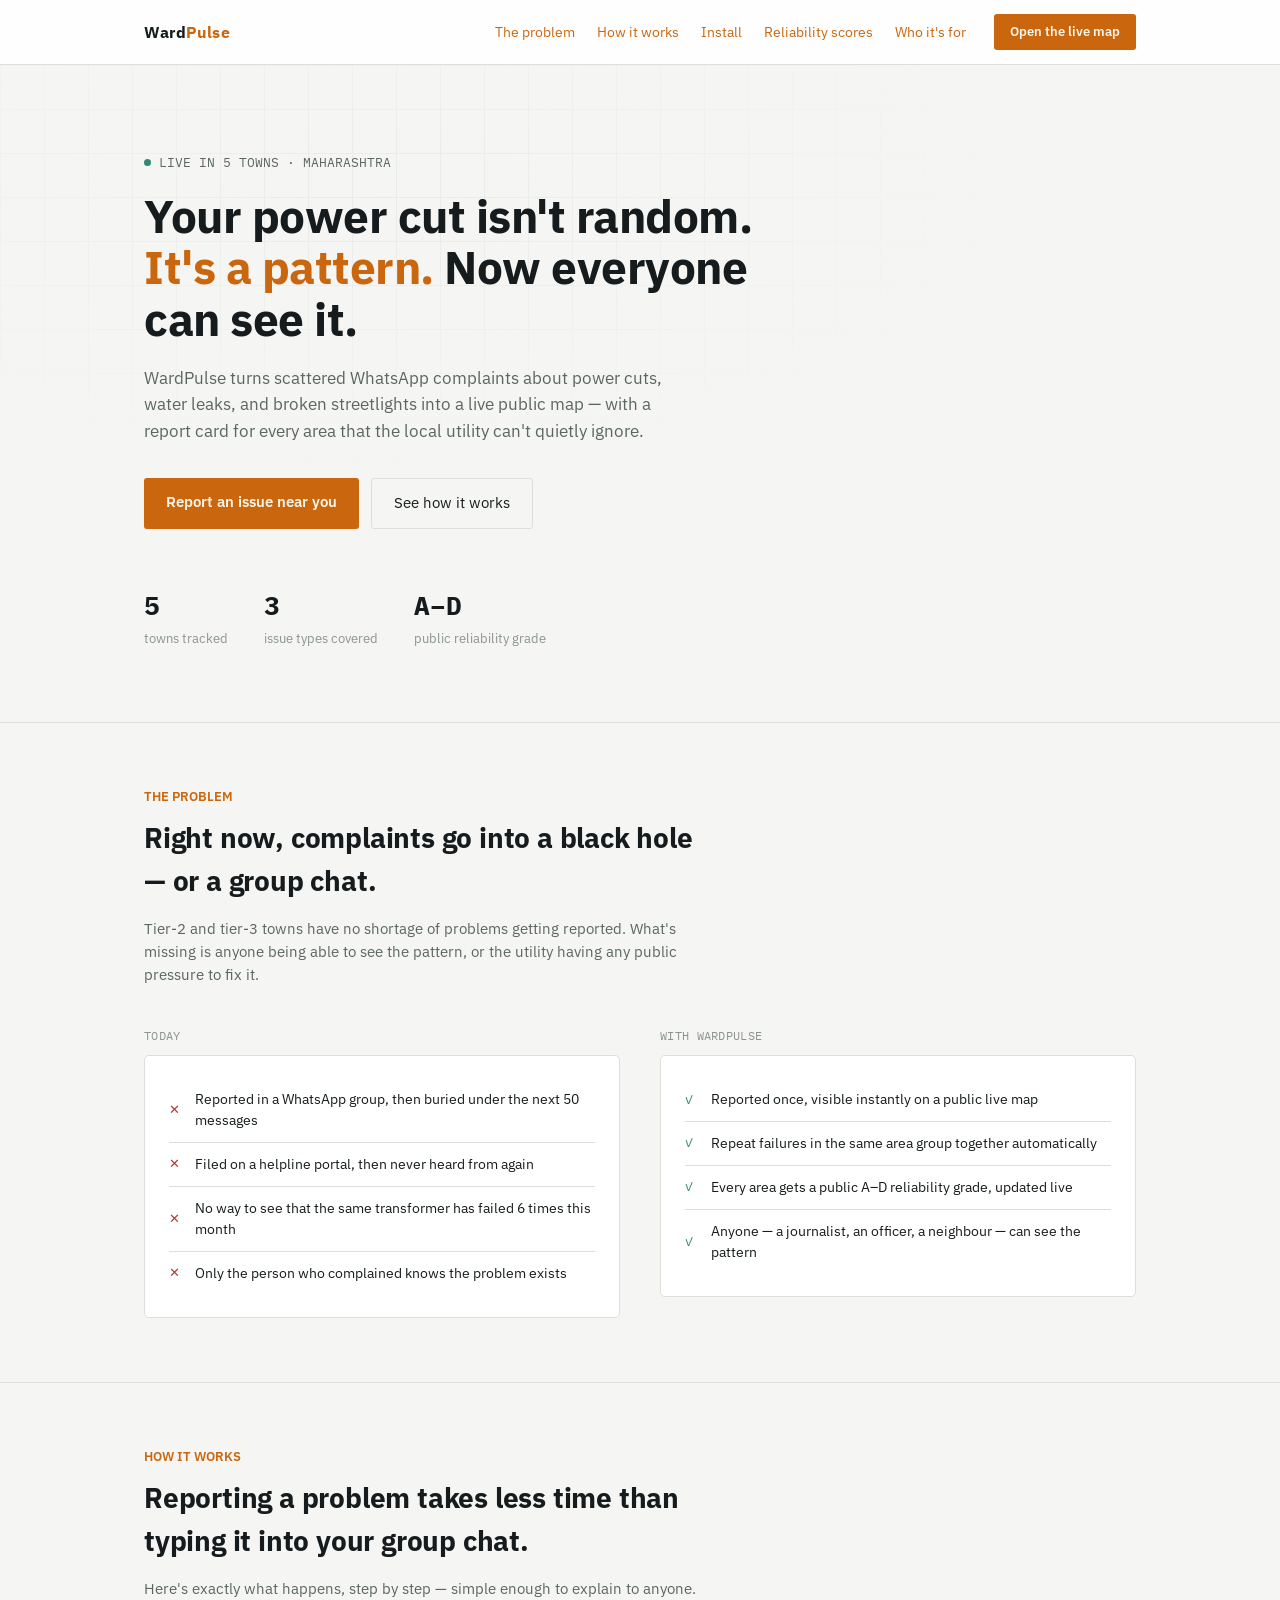
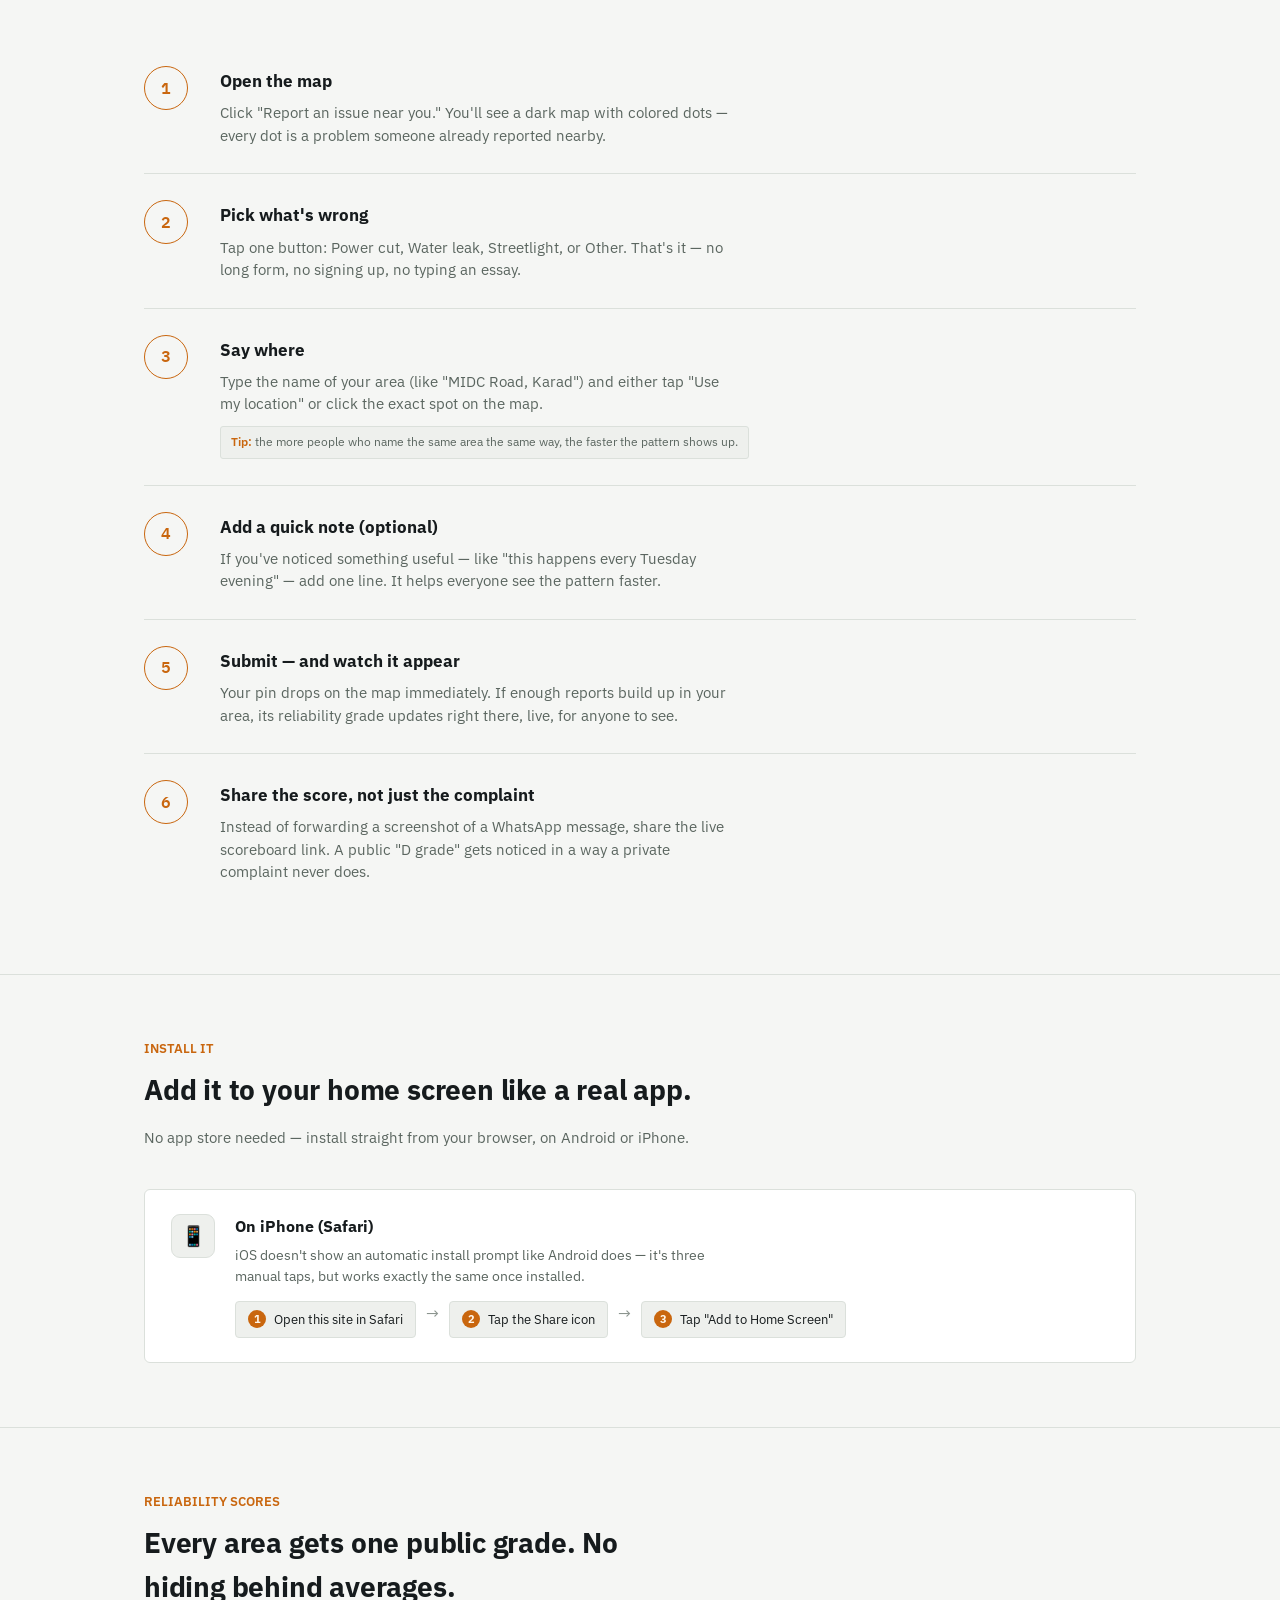
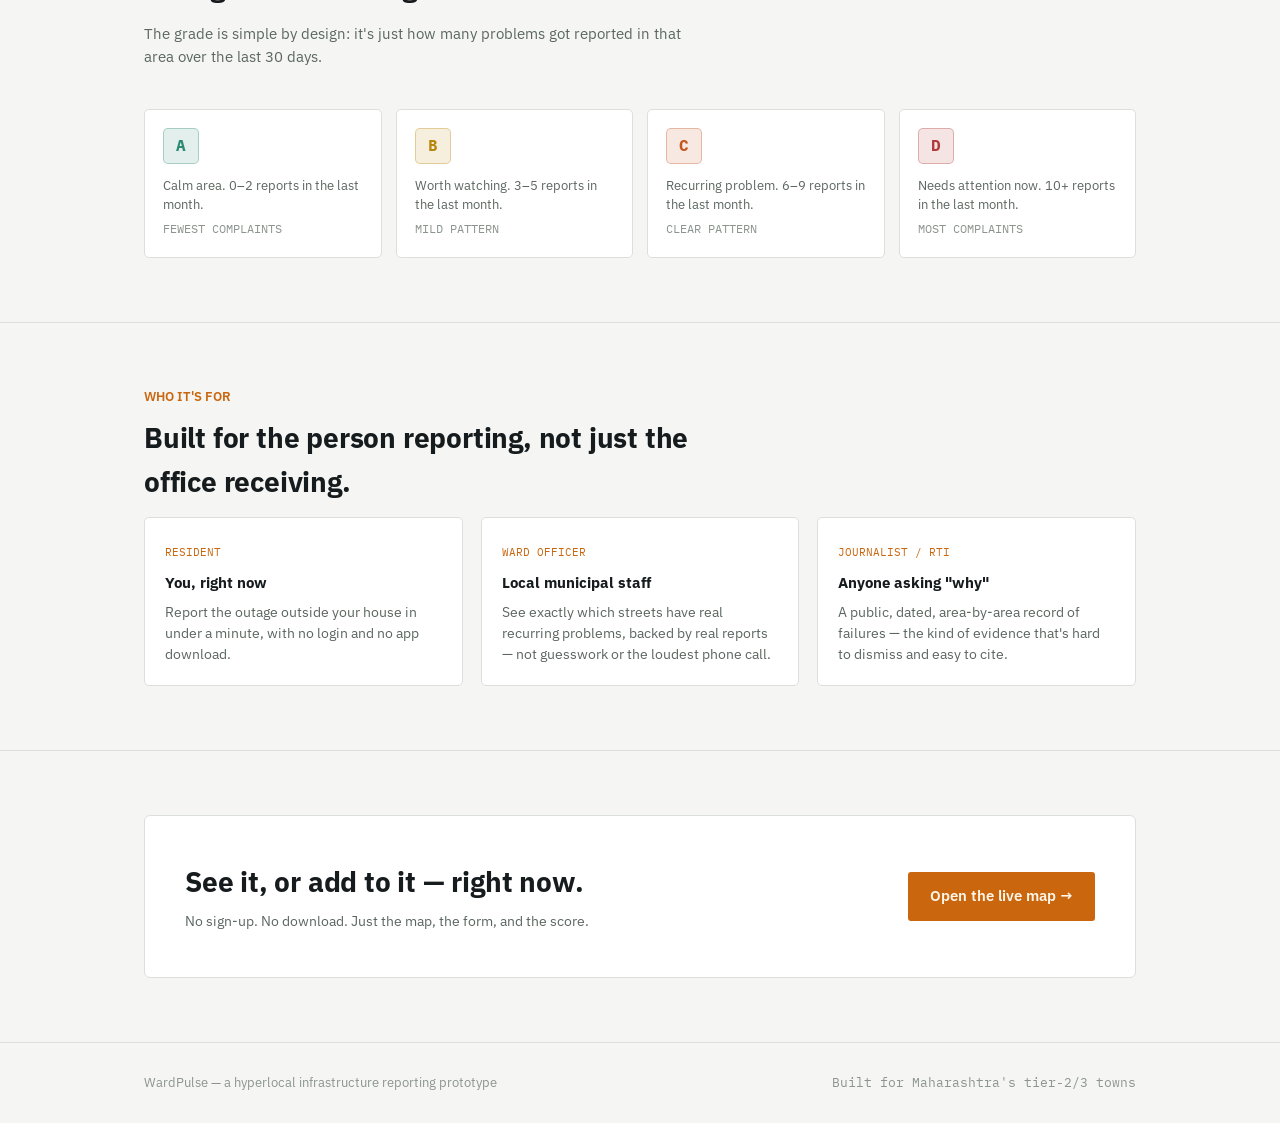
==== index.html @ 43f70fac "Rename index (3).html to index.html" ====
<!DOCTYPE html>
<html lang="en">
<head>
<meta charset="UTF-8">
<meta name="viewport" content="width=device-width, initial-scale=1.0">
<title>WardPulse — See what's broken in your area, and make it impossible to ignore</title>
<link rel="manifest" href="manifest.json">
<link rel="icon" href="icons/icon-192.png">
<link rel="apple-touch-icon" href="icons/icon-192.png">
<meta name="theme-color" content="#C9660E">
<meta name="apple-mobile-web-app-capable" content="yes">
<meta name="apple-mobile-web-app-title" content="WardPulse">
<link rel="preconnect" href="https://fonts.googleapis.com">
<link href="https://fonts.googleapis.com/css2?family=IBM+Plex+Sans:wght@400;500;600;700&family=IBM+Plex+Mono:wght@400;500;600&display=swap" rel="stylesheet">
<style>
  :root{
    --bg:#F5F6F4;
    --panel:#FFFFFF;
    --panel-2:#EEF0ED;
    --line:#DBE0DB;
    --text:#161B1D;
    --muted:#5B6660;
    --muted-2:#8B948E;
    --amber:#C9660E;
    --amber-soft:#E8871E;
    --grade-a:#2F8A75;
    --grade-b:#B8860B;
    --grade-c:#C4571E;
    --grade-d:#B23A3A;
    --type-power:#C9660E;
    --type-water:#3E6E96;
    --type-light:#6E5AA6;
  }
  *{box-sizing:border-box;}
  html{scroll-behavior:smooth;}
  body{
    margin:0;background:var(--bg);color:var(--text);
    font-family:'IBM Plex Sans',sans-serif;line-height:1.55;
  }
  .mono{font-family:'IBM Plex Mono',monospace;}
  a{color:var(--amber);text-decoration:none;}
  .wrap{max-width:1040px;margin:0 auto;padding:0 24px;}

  /* ---------- NAV ---------- */
  nav{
    position:sticky;top:0;z-index:50;background:rgba(255,255,255,0.88);
    backdrop-filter:blur(8px);border-bottom:1px solid var(--line);
  }
  nav .wrap{display:flex;align-items:center;gap:28px;padding:14px 24px;}
  .logo{font-weight:700;font-size:16px;letter-spacing:0.2px;}
  .logo span{color:var(--amber);}
  nav .links{display:flex;gap:22px;margin-left:auto;font-size:13.5px;color:var(--muted);}
  nav .links a:hover{color:var(--text);}
  .nav-cta{
    background:var(--amber);color:#FFF6EA;padding:8px 16px;border-radius:3px;
    font-size:13px;font-weight:600;
  }
  .nav-cta:hover{background:var(--amber-soft);}

  /* ---------- HERO ---------- */
  .hero{padding:88px 0 72px;position:relative;overflow:hidden;}
  .hero::before{
    content:"";position:absolute;inset:0;z-index:0;opacity:0.5;
    background-image:
      linear-gradient(var(--line) 1px, transparent 1px),
      linear-gradient(90deg, var(--line) 1px, transparent 1px);
    background-size:44px 44px;
    mask-image:radial-gradient(ellipse 70% 60% at 30% 20%, black 0%, transparent 70%);
  }
  .hero .wrap{position:relative;z-index:1;}
  .kicker{
    font-size:12.5px;color:var(--muted);font-family:'IBM Plex Mono',monospace;
    margin-bottom:18px;display:flex;align-items:center;gap:8px;
  }
  .kicker .dot{width:7px;height:7px;border-radius:50%;background:var(--grade-a);}
  h1{
    font-size:46px;line-height:1.12;margin:0 0 20px;font-weight:700;letter-spacing:-0.5px;
    max-width:680px;
  }
  h1 em{font-style:normal;color:var(--amber);}
  .hero-sub{font-size:17px;color:var(--muted);max-width:540px;margin:0 0 34px;}
  .hero-ctas{display:flex;gap:12px;flex-wrap:wrap;}
  .btn-primary{
    background:var(--amber);color:#FFF6EA;padding:13px 22px;border-radius:3px;
    font-weight:600;font-size:14.5px;
  }
  .btn-primary:hover{background:var(--amber-soft);}
  .btn-secondary{
    border:1px solid var(--line);color:var(--text);padding:13px 22px;border-radius:3px;
    font-size:14.5px;
  }
  .btn-secondary:hover{border-color:var(--muted-2);}

  .hero-stats{display:flex;gap:36px;margin-top:56px;flex-wrap:wrap;}
  .stat b{display:block;font-size:26px;font-family:'IBM Plex Mono',monospace;color:var(--text);}
  .stat span{font-size:12.5px;color:var(--muted-2);}

  /* ---------- SECTION GENERIC ---------- */
  section{padding:64px 0;border-top:1px solid var(--line);}
  .eyebrow{font-size:12.5px;color:var(--amber);font-weight:600;margin:0 0 10px;}
  h2{font-size:28px;margin:0 0 14px;max-width:560px;letter-spacing:-0.2px;}
  .lead{color:var(--muted);max-width:560px;font-size:15px;margin:0 0 40px;}

  /* ---------- PROBLEM / PATTERN ---------- */
  .split{display:grid;grid-template-columns:1fr 1fr;gap:40px;align-items:start;}
  .card{background:var(--panel);border:1px solid var(--line);border-radius:5px;padding:22px 24px;}
  .card h3{margin:0 0 8px;font-size:15px;}
  .card p{margin:0;color:var(--muted);font-size:13.5px;}
  .badrow{display:flex;align-items:center;gap:10px;padding:11px 0;border-bottom:1px solid var(--line);}
  .badrow:last-child{border-bottom:none;}
  .badrow .x{color:var(--grade-d);font-family:'IBM Plex Mono',monospace;font-size:13px;flex-shrink:0;width:16px;}
  .badrow .ok{color:var(--grade-a);font-family:'IBM Plex Mono',monospace;font-size:13px;flex-shrink:0;width:16px;}
  .badrow span.t{font-size:13.5px;color:var(--text);}
  .col-title{font-size:12px;font-family:'IBM Plex Mono',monospace;color:var(--muted-2);margin-bottom:10px;letter-spacing:0.3px;}

  /* ---------- GUIDE / STEPS ---------- */
  .steps{display:flex;flex-direction:column;}
  .step{
    display:grid;grid-template-columns:56px 1fr;gap:20px;padding:26px 0;
    border-bottom:1px solid var(--line);
  }
  .step:last-child{border-bottom:none;}
  .step-num{
    width:44px;height:44px;border-radius:50%;border:1px solid var(--amber);
    color:var(--amber);display:flex;align-items:center;justify-content:center;
    font-family:'IBM Plex Mono',monospace;font-weight:600;font-size:16px;flex-shrink:0;
  }
  .step h3{margin:2px 0 8px;font-size:17px;}
  .step p{margin:0;color:var(--muted);font-size:14.5px;max-width:520px;}
  .step .tip{
    margin-top:10px;display:inline-block;background:var(--panel-2);border:1px solid var(--line);
    padding:6px 10px;border-radius:3px;font-size:12px;color:var(--muted);
  }
  .step .tip b{color:var(--amber);font-weight:600;}

  /* ---------- INSTALL NOTE ---------- */
  .install-note{
    display:flex;gap:20px;align-items:flex-start;background:var(--panel);
    border:1px solid var(--line);border-radius:6px;padding:24px 26px;
  }
  .install-note .platform-icon{
    width:44px;height:44px;border-radius:9px;background:var(--panel-2);border:1px solid var(--line);
    display:flex;align-items:center;justify-content:center;font-size:20px;flex-shrink:0;
  }
  .install-note h3{margin:0 0 6px;font-size:16px;}
  .install-note p{margin:0 0 14px;color:var(--muted);font-size:13.5px;max-width:480px;}
  .install-steps{display:flex;flex-wrap:wrap;gap:10px;}
  .install-steps .chip{
    display:flex;align-items:center;gap:8px;background:var(--panel-2);border:1px solid var(--line);
    border-radius:4px;padding:8px 12px;font-size:12.5px;color:var(--text);
  }
  .install-steps .chip b{
    width:18px;height:18px;border-radius:50%;background:var(--amber);color:#FFF6EA;
    display:inline-flex;align-items:center;justify-content:center;font-size:10.5px;flex-shrink:0;
  }
  .install-steps .arrow{color:var(--muted-2);}

  /* ---------- SCORE EXPLAINER ---------- */
  .grades{display:grid;grid-template-columns:repeat(4,1fr);gap:14px;}
  .gradebox{background:var(--panel);border:1px solid var(--line);border-radius:5px;padding:18px;}
  .gradebox .letter{
    width:36px;height:36px;border-radius:5px;display:flex;align-items:center;justify-content:center;
    font-family:'IBM Plex Mono',monospace;font-weight:700;font-size:16px;margin-bottom:12px;
  }
  .gradebox p{margin:0;font-size:12.5px;color:var(--muted);}
  .gradebox .n{font-size:12px;color:var(--muted-2);margin-top:6px;font-family:'IBM Plex Mono',monospace;}

  /* ---------- WHO ITS FOR ---------- */
  .audience{display:grid;grid-template-columns:repeat(3,1fr);gap:18px;}
  .aud-card{background:var(--panel);border:1px solid var(--line);border-radius:5px;padding:20px;}
  .aud-card .tag{
    display:inline-block;font-size:11px;color:var(--amber);font-family:'IBM Plex Mono',monospace;
    margin-bottom:10px;
  }
  .aud-card h3{margin:0 0 8px;font-size:15px;}
  .aud-card p{margin:0;color:var(--muted);font-size:13.5px;}

  /* ---------- FINAL CTA ---------- */
  .cta-final{
    background:var(--panel);border:1px solid var(--line);border-radius:6px;
    padding:44px 40px;text-align:left;display:flex;justify-content:space-between;
    align-items:center;gap:30px;flex-wrap:wrap;
  }
  .cta-final h2{margin:0 0 8px;}
  .cta-final p{color:var(--muted);margin:0;max-width:420px;font-size:14px;}

  footer{border-top:1px solid var(--line);padding:30px 0;color:var(--muted-2);font-size:12.5px;}
  footer .wrap{display:flex;justify-content:space-between;flex-wrap:wrap;gap:10px;}

  @media (max-width:820px){
    h1{font-size:34px;}
    .split{grid-template-columns:1fr;}
    .grades{grid-template-columns:repeat(2,1fr);}
    .audience{grid-template-columns:1fr;}
    nav .links{display:none;}
    .cta-final{flex-direction:column;align-items:flex-start;}
  }
</style>
</head>
<body>

<nav>
  <div class="wrap">
    <div class="logo">Ward<span>Pulse</span></div>
    <div class="links">
      <a href="#problem">The problem</a>
      <a href="#guide">How it works</a>
      <a href="#install">Install</a>
      <a href="#scores">Reliability scores</a>
      <a href="#who">Who it's for</a>
    </div>
    <a class="nav-cta" href="wardpulse.html">Open the live map</a>
  </div>
</nav>

<header class="hero">
  <div class="wrap">
    <div class="kicker"><span class="dot"></span>LIVE IN 5 TOWNS · MAHARASHTRA</div>
    <h1>Your power cut isn't random. <em>It's a pattern.</em> Now everyone can see it.</h1>
    <p class="hero-sub">WardPulse turns scattered WhatsApp complaints about power cuts, water leaks, and broken streetlights into a live public map — with a report card for every area that the local utility can't quietly ignore.</p>
    <div class="hero-ctas">
      <a class="btn-primary" href="wardpulse.html">Report an issue near you</a>
      <a class="btn-secondary" href="#guide">See how it works</a>
    </div>
    <div class="hero-stats">
      <div class="stat"><b>5</b><span>towns tracked</span></div>
      <div class="stat"><b>3</b><span>issue types covered</span></div>
      <div class="stat"><b>A–D</b><span>public reliability grade</span></div>
    </div>
  </div>
</header>

<section id="problem">
  <div class="wrap">
    <p class="eyebrow">THE PROBLEM</p>
    <h2>Right now, complaints go into a black hole — or a group chat.</h2>
    <p class="lead">Tier-2 and tier-3 towns have no shortage of problems getting reported. What's missing is anyone being able to see the pattern, or the utility having any public pressure to fix it.</p>

    <div class="split">
      <div>
        <div class="col-title">TODAY</div>
        <div class="card">
          <div class="badrow"><span class="x">✕</span><span class="t">Reported in a WhatsApp group, then buried under the next 50 messages</span></div>
          <div class="badrow"><span class="x">✕</span><span class="t">Filed on a helpline portal, then never heard from again</span></div>
          <div class="badrow"><span class="x">✕</span><span class="t">No way to see that the same transformer has failed 6 times this month</span></div>
          <div class="badrow"><span class="x">✕</span><span class="t">Only the person who complained knows the problem exists</span></div>
        </div>
      </div>
      <div>
        <div class="col-title">WITH WARDPULSE</div>
        <div class="card">
          <div class="badrow"><span class="ok">✓</span><span class="t">Reported once, visible instantly on a public live map</span></div>
          <div class="badrow"><span class="ok">✓</span><span class="t">Repeat failures in the same area group together automatically</span></div>
          <div class="badrow"><span class="ok">✓</span><span class="t">Every area gets a public A–D reliability grade, updated live</span></div>
          <div class="badrow"><span class="ok">✓</span><span class="t">Anyone — a journalist, an officer, a neighbour — can see the pattern</span></div>
        </div>
      </div>
    </div>
  </div>
</section>

<section id="guide">
  <div class="wrap">
    <p class="eyebrow">HOW IT WORKS</p>
    <h2>Reporting a problem takes less time than typing it into your group chat.</h2>
    <p class="lead">Here's exactly what happens, step by step — simple enough to explain to anyone.</p>

    <div class="steps">
      <div class="step">
        <div class="step-num">1</div>
        <div>
          <h3>Open the map</h3>
          <p>Click "Report an issue near you." You'll see a dark map with colored dots — every dot is a problem someone already reported nearby.</p>
        </div>
      </div>
      <div class="step">
        <div class="step-num">2</div>
        <div>
          <h3>Pick what's wrong</h3>
          <p>Tap one button: Power cut, Water leak, Streetlight, or Other. That's it — no long form, no signing up, no typing an essay.</p>
        </div>
      </div>
      <div class="step">
        <div class="step-num">3</div>
        <div>
          <h3>Say where</h3>
          <p>Type the name of your area (like "MIDC Road, Karad") and either tap "Use my location" or click the exact spot on the map.</p>
          <span class="tip"><b>Tip:</b> the more people who name the same area the same way, the faster the pattern shows up.</span>
        </div>
      </div>
      <div class="step">
        <div class="step-num">4</div>
        <div>
          <h3>Add a quick note (optional)</h3>
          <p>If you've noticed something useful — like "this happens every Tuesday evening" — add one line. It helps everyone see the pattern faster.</p>
        </div>
      </div>
      <div class="step">
        <div class="step-num">5</div>
        <div>
          <h3>Submit — and watch it appear</h3>
          <p>Your pin drops on the map immediately. If enough reports build up in your area, its reliability grade updates right there, live, for anyone to see.</p>
        </div>
      </div>
      <div class="step">
        <div class="step-num">6</div>
        <div>
          <h3>Share the score, not just the complaint</h3>
          <p>Instead of forwarding a screenshot of a WhatsApp message, share the live scoreboard link. A public "D grade" gets noticed in a way a private complaint never does.</p>
        </div>
      </div>
    </div>
  </div>
</section>

<section id="install">
  <div class="wrap">
    <p class="eyebrow">INSTALL IT</p>
    <h2>Add it to your home screen like a real app.</h2>
    <p class="lead">No app store needed — install straight from your browser, on Android or iPhone.</p>

    <div class="install-note">
      <div class="platform-icon">📱</div>
      <div>
        <h3>On iPhone (Safari)</h3>
        <p>iOS doesn't show an automatic install prompt like Android does — it's three manual taps, but works exactly the same once installed.</p>
        <div class="install-steps">
          <div class="chip"><b>1</b>Open this site in Safari</div>
          <span class="arrow">→</span>
          <div class="chip"><b>2</b>Tap the Share icon</div>
          <span class="arrow">→</span>
          <div class="chip"><b>3</b>Tap "Add to Home Screen"</div>
        </div>
      </div>
    </div>
  </div>
</section>

<section id="scores">
  <div class="wrap">
    <p class="eyebrow">RELIABILITY SCORES</p>
    <h2>Every area gets one public grade. No hiding behind averages.</h2>
    <p class="lead">The grade is simple by design: it's just how many problems got reported in that area over the last 30 days.</p>

    <div class="grades">
      <div class="gradebox">
        <div class="letter" style="background:#2F8A7522;color:#2F8A75;border:1px solid #2F8A7555">A</div>
        <p>Calm area. 0–2 reports in the last month.</p>
        <div class="n">FEWEST COMPLAINTS</div>
      </div>
      <div class="gradebox">
        <div class="letter" style="background:#B8860B22;color:#B8860B;border:1px solid #B8860B55">B</div>
        <p>Worth watching. 3–5 reports in the last month.</p>
        <div class="n">MILD PATTERN</div>
      </div>
      <div class="gradebox">
        <div class="letter" style="background:#C4571E22;color:#C4571E;border:1px solid #C4571E55">C</div>
        <p>Recurring problem. 6–9 reports in the last month.</p>
        <div class="n">CLEAR PATTERN</div>
      </div>
      <div class="gradebox">
        <div class="letter" style="background:#B23A3A22;color:#B23A3A;border:1px solid #B23A3A55">D</div>
        <p>Needs attention now. 10+ reports in the last month.</p>
        <div class="n">MOST COMPLAINTS</div>
      </div>
    </div>
  </div>
</section>

<section id="who">
  <div class="wrap">
    <p class="eyebrow">WHO IT'S FOR</p>
    <h2>Built for the person reporting, not just the office receiving.</h2>
    <div class="audience">
      <div class="aud-card">
        <div class="tag">RESIDENT</div>
        <h3>You, right now</h3>
        <p>Report the outage outside your house in under a minute, with no login and no app download.</p>
      </div>
      <div class="aud-card">
        <div class="tag">WARD OFFICER</div>
        <h3>Local municipal staff</h3>
        <p>See exactly which streets have real recurring problems, backed by real reports — not guesswork or the loudest phone call.</p>
      </div>
      <div class="aud-card">
        <div class="tag">JOURNALIST / RTI</div>
        <h3>Anyone asking "why"</h3>
        <p>A public, dated, area-by-area record of failures — the kind of evidence that's hard to dismiss and easy to cite.</p>
      </div>
    </div>
  </div>
</section>

<section>
  <div class="wrap">
    <div class="cta-final">
      <div>
        <h2>See it, or add to it — right now.</h2>
        <p>No sign-up. No download. Just the map, the form, and the score.</p>
      </div>
      <a class="btn-primary" href="wardpulse.html">Open the live map →</a>
    </div>
  </div>
</section>

<footer>
  <div class="wrap">
    <span>WardPulse — a hyperlocal infrastructure reporting prototype</span>
    <span class="mono">Built for Maharashtra's tier-2/3 towns</span>
  </div>
</footer>

<script>
  if('serviceWorker' in navigator){
    window.addEventListener('load', () => {
      navigator.serviceWorker.register('service-worker.js').catch(e => console.error('SW registration failed', e));
    });
  }
</script>
</body>
</html>
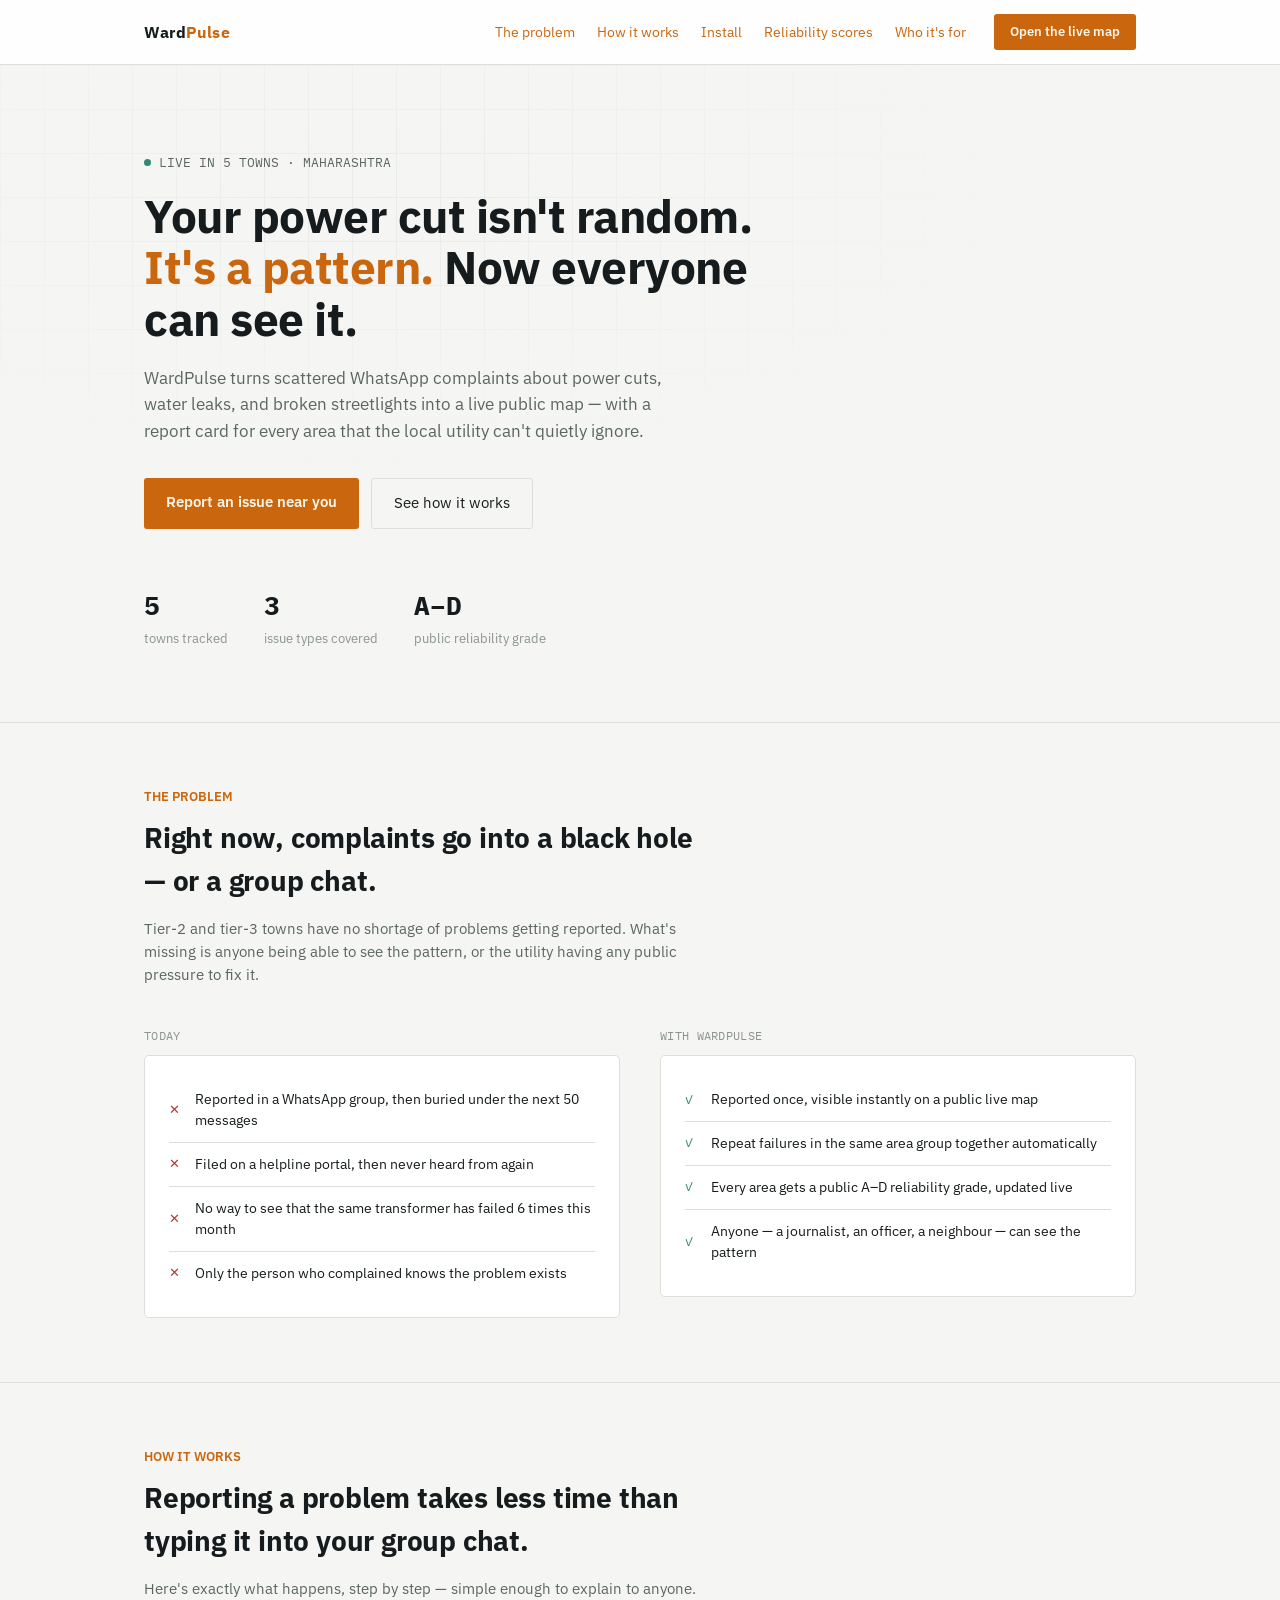
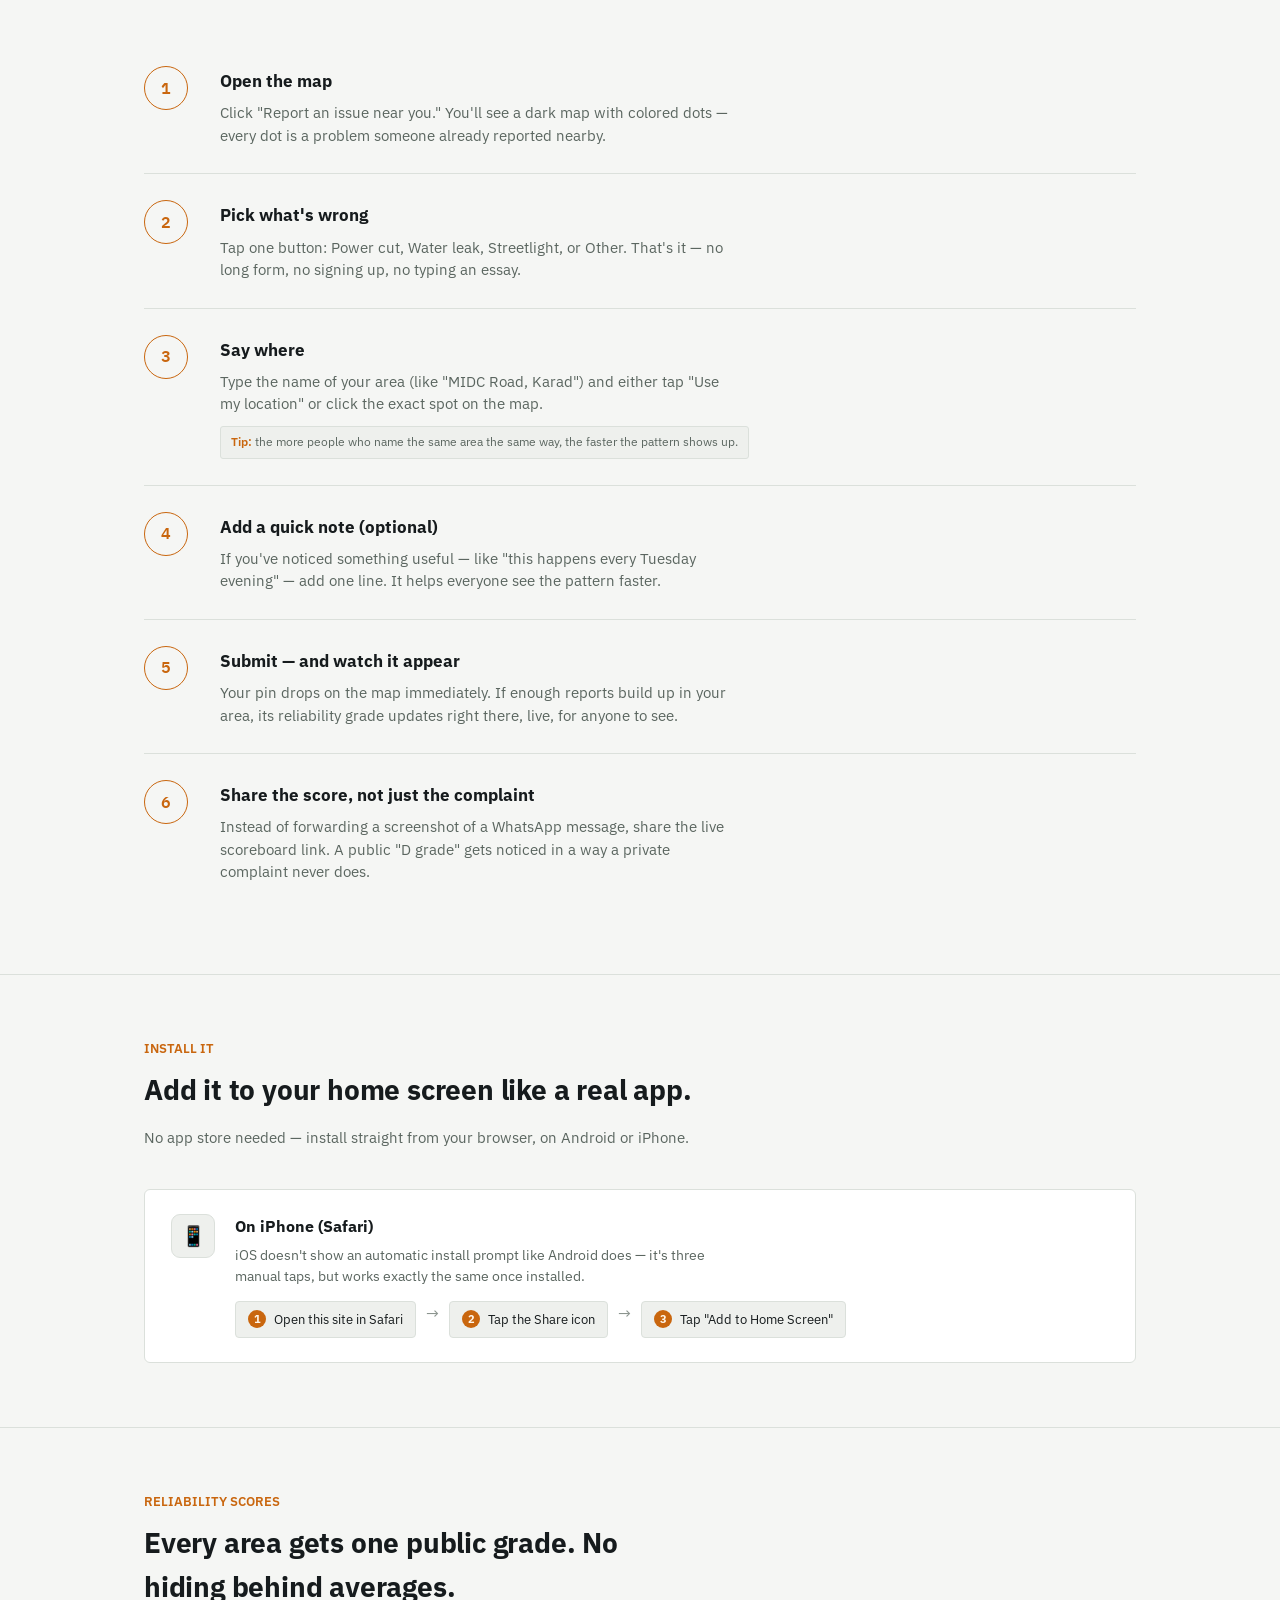
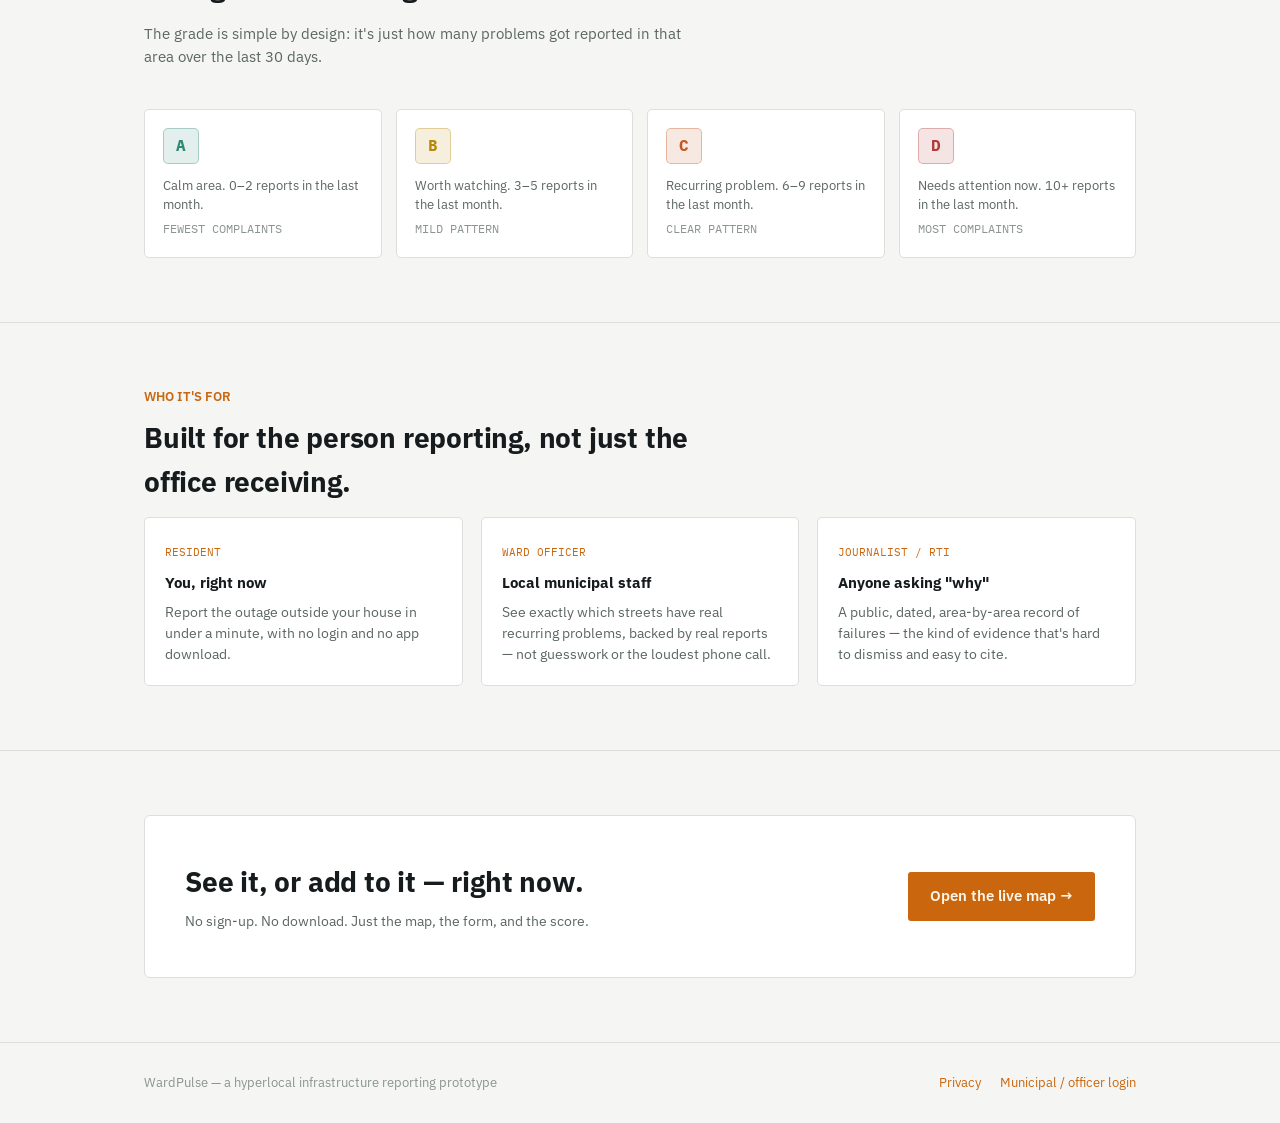
==== commit b2bc9439: "Add files via upload" ====
--- a/index.html
+++ b/index.html
@@ -406,7 +406,10 @@
 <footer>
   <div class="wrap">
     <span>WardPulse — a hyperlocal infrastructure reporting prototype</span>
-    <span class="mono">Built for Maharashtra's tier-2/3 towns</span>
+    <span>
+      <a href="privacy.html" style="margin-right:16px;">Privacy</a>
+      <a href="admin.html">Municipal / officer login</a>
+    </span>
   </div>
 </footer>
 
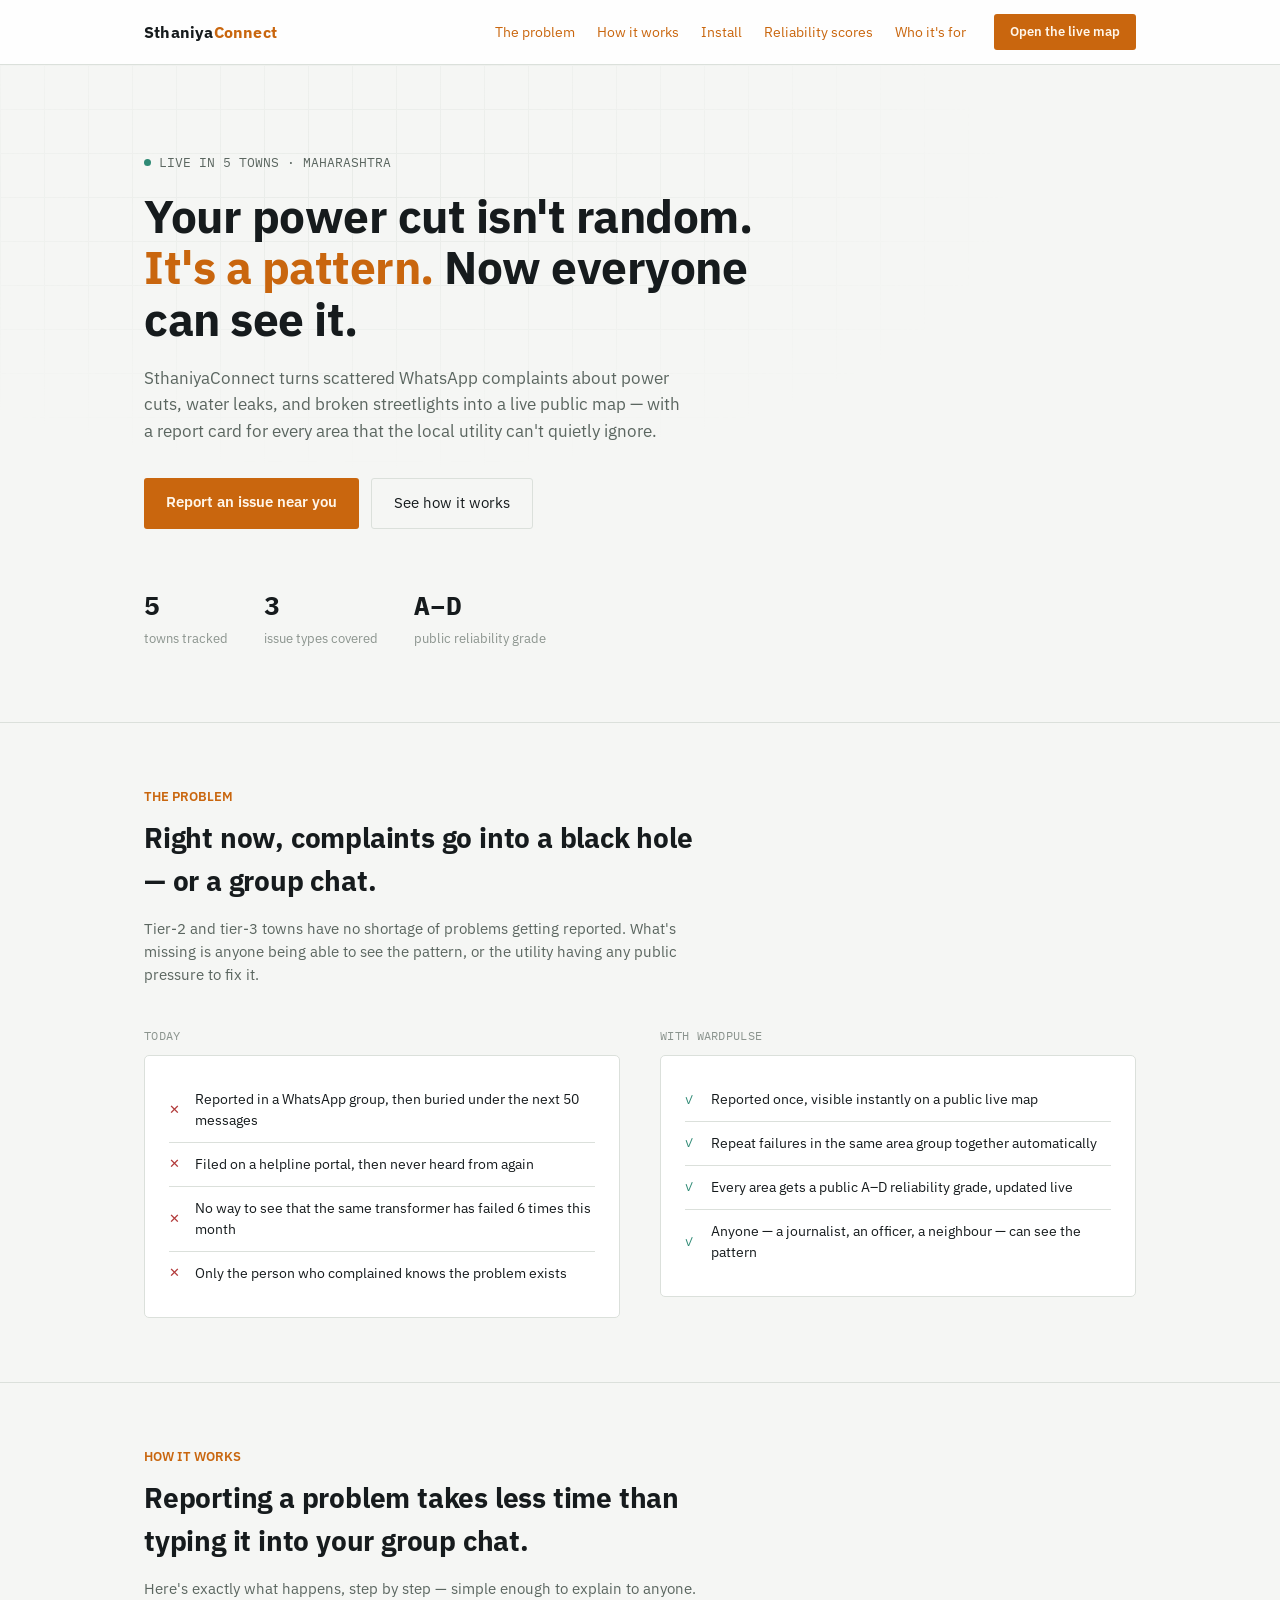
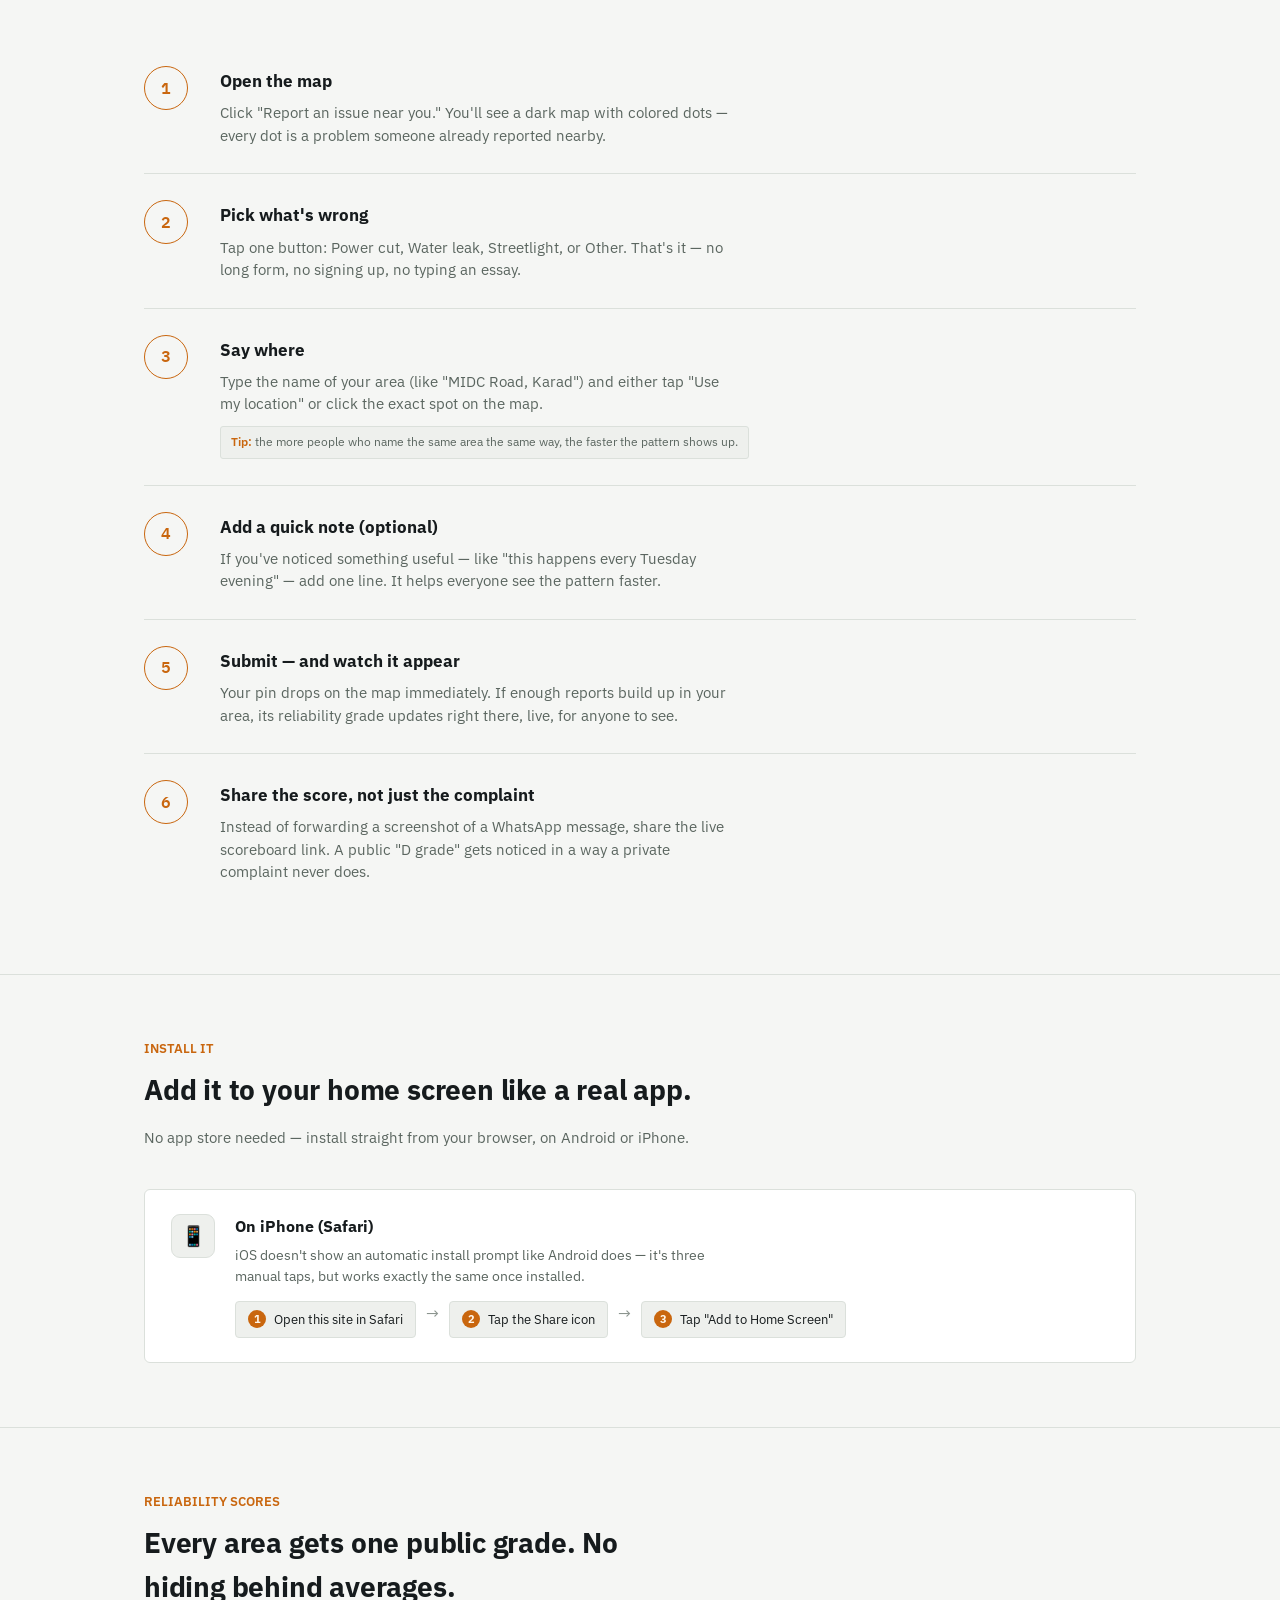
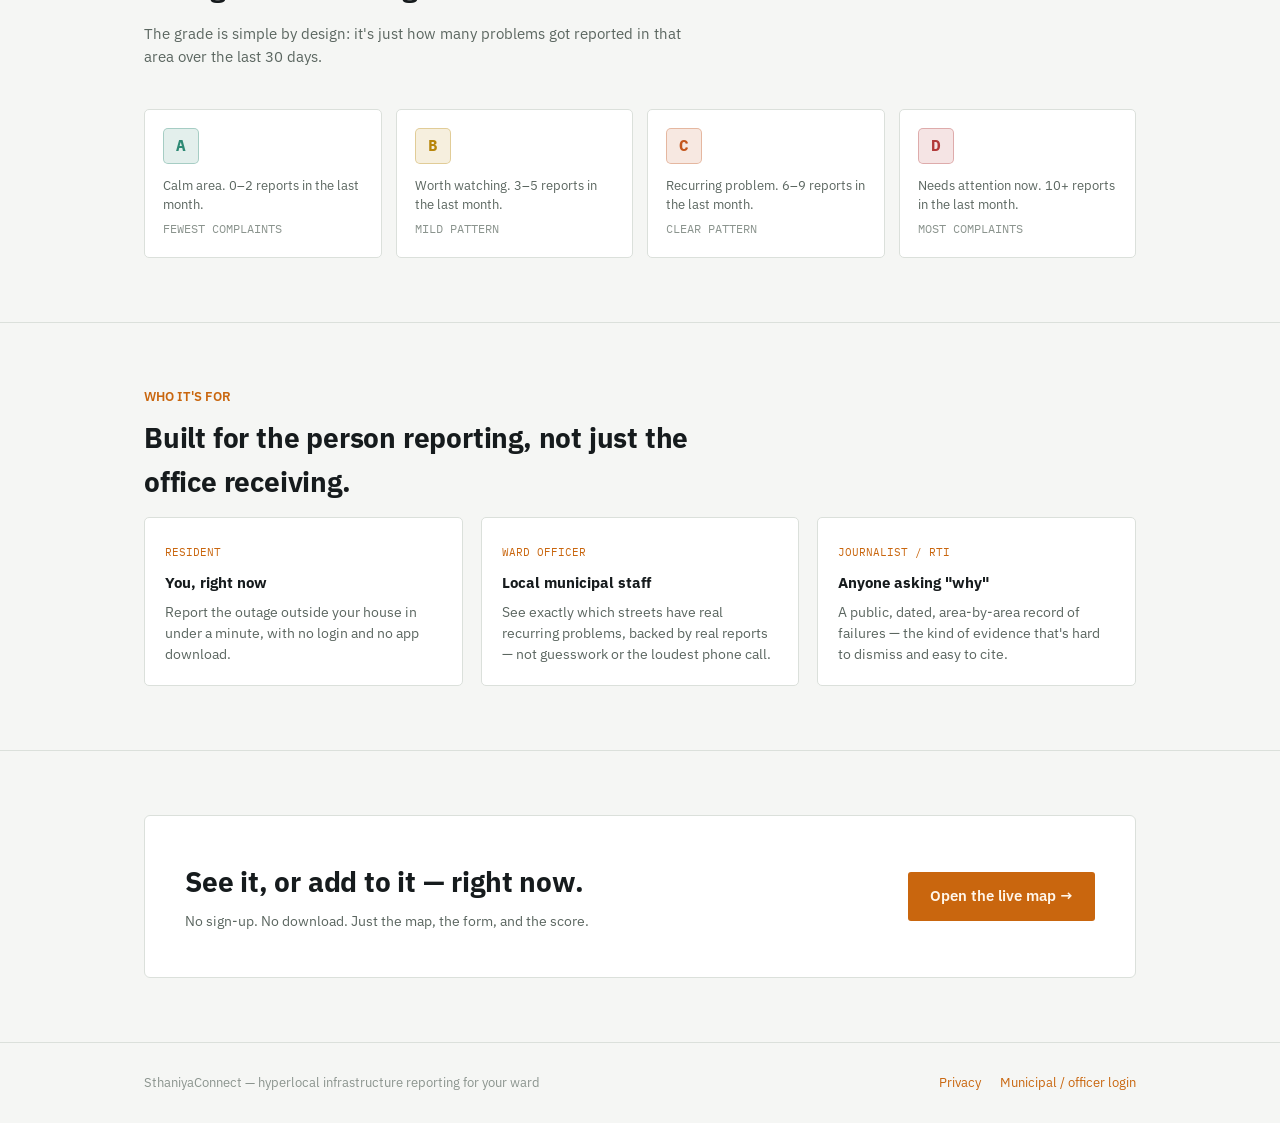
==== commit 3348aae8: "Add files via upload" ====
--- a/index.html
+++ b/index.html
@@ -3,13 +3,13 @@
 <head>
 <meta charset="UTF-8">
 <meta name="viewport" content="width=device-width, initial-scale=1.0">
-<title>WardPulse — See what's broken in your area, and make it impossible to ignore</title>
+<title>SthaniyaConnect — See what's broken in your area, and make it impossible to ignore</title>
 <link rel="manifest" href="manifest.json">
 <link rel="icon" href="icons/icon-192.png">
 <link rel="apple-touch-icon" href="icons/icon-192.png">
 <meta name="theme-color" content="#C9660E">
 <meta name="apple-mobile-web-app-capable" content="yes">
-<meta name="apple-mobile-web-app-title" content="WardPulse">
+<meta name="apple-mobile-web-app-title" content="SthaniyaConnect">
 <link rel="preconnect" href="https://fonts.googleapis.com">
 <link href="https://fonts.googleapis.com/css2?family=IBM+Plex+Sans:wght@400;500;600;700&family=IBM+Plex+Mono:wght@400;500;600&display=swap" rel="stylesheet">
 <style>
@@ -201,7 +201,7 @@
 
 <nav>
   <div class="wrap">
-    <div class="logo">Ward<span>Pulse</span></div>
+    <div class="logo">Sthaniya<span>Connect</span></div>
     <div class="links">
       <a href="#problem">The problem</a>
       <a href="#guide">How it works</a>
@@ -217,7 +217,7 @@
   <div class="wrap">
     <div class="kicker"><span class="dot"></span>LIVE IN 5 TOWNS · MAHARASHTRA</div>
     <h1>Your power cut isn't random. <em>It's a pattern.</em> Now everyone can see it.</h1>
-    <p class="hero-sub">WardPulse turns scattered WhatsApp complaints about power cuts, water leaks, and broken streetlights into a live public map — with a report card for every area that the local utility can't quietly ignore.</p>
+    <p class="hero-sub">SthaniyaConnect turns scattered WhatsApp complaints about power cuts, water leaks, and broken streetlights into a live public map — with a report card for every area that the local utility can't quietly ignore.</p>
     <div class="hero-ctas">
       <a class="btn-primary" href="wardpulse.html">Report an issue near you</a>
       <a class="btn-secondary" href="#guide">See how it works</a>
@@ -405,7 +405,7 @@
 
 <footer>
   <div class="wrap">
-    <span>WardPulse — a hyperlocal infrastructure reporting prototype</span>
+    <span>SthaniyaConnect — hyperlocal infrastructure reporting for your ward</span>
     <span>
       <a href="privacy.html" style="margin-right:16px;">Privacy</a>
       <a href="admin.html">Municipal / officer login</a>
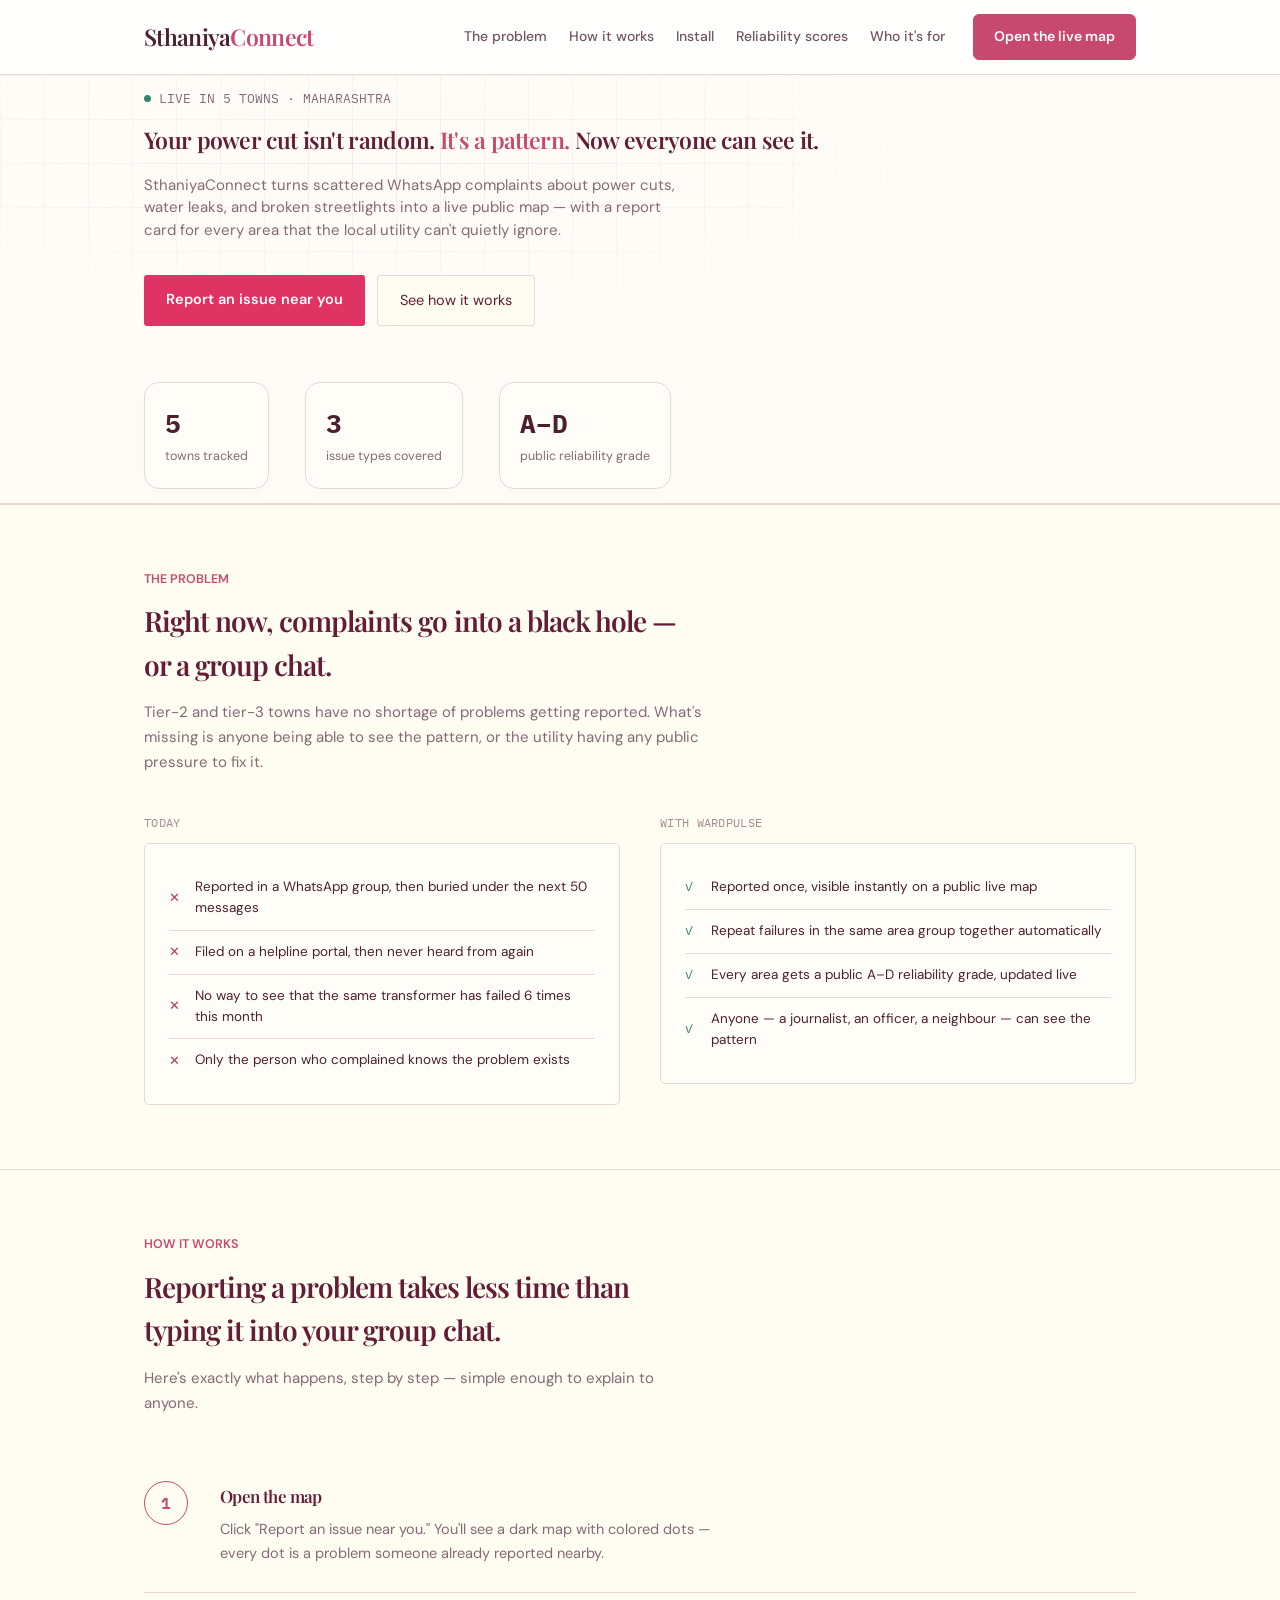
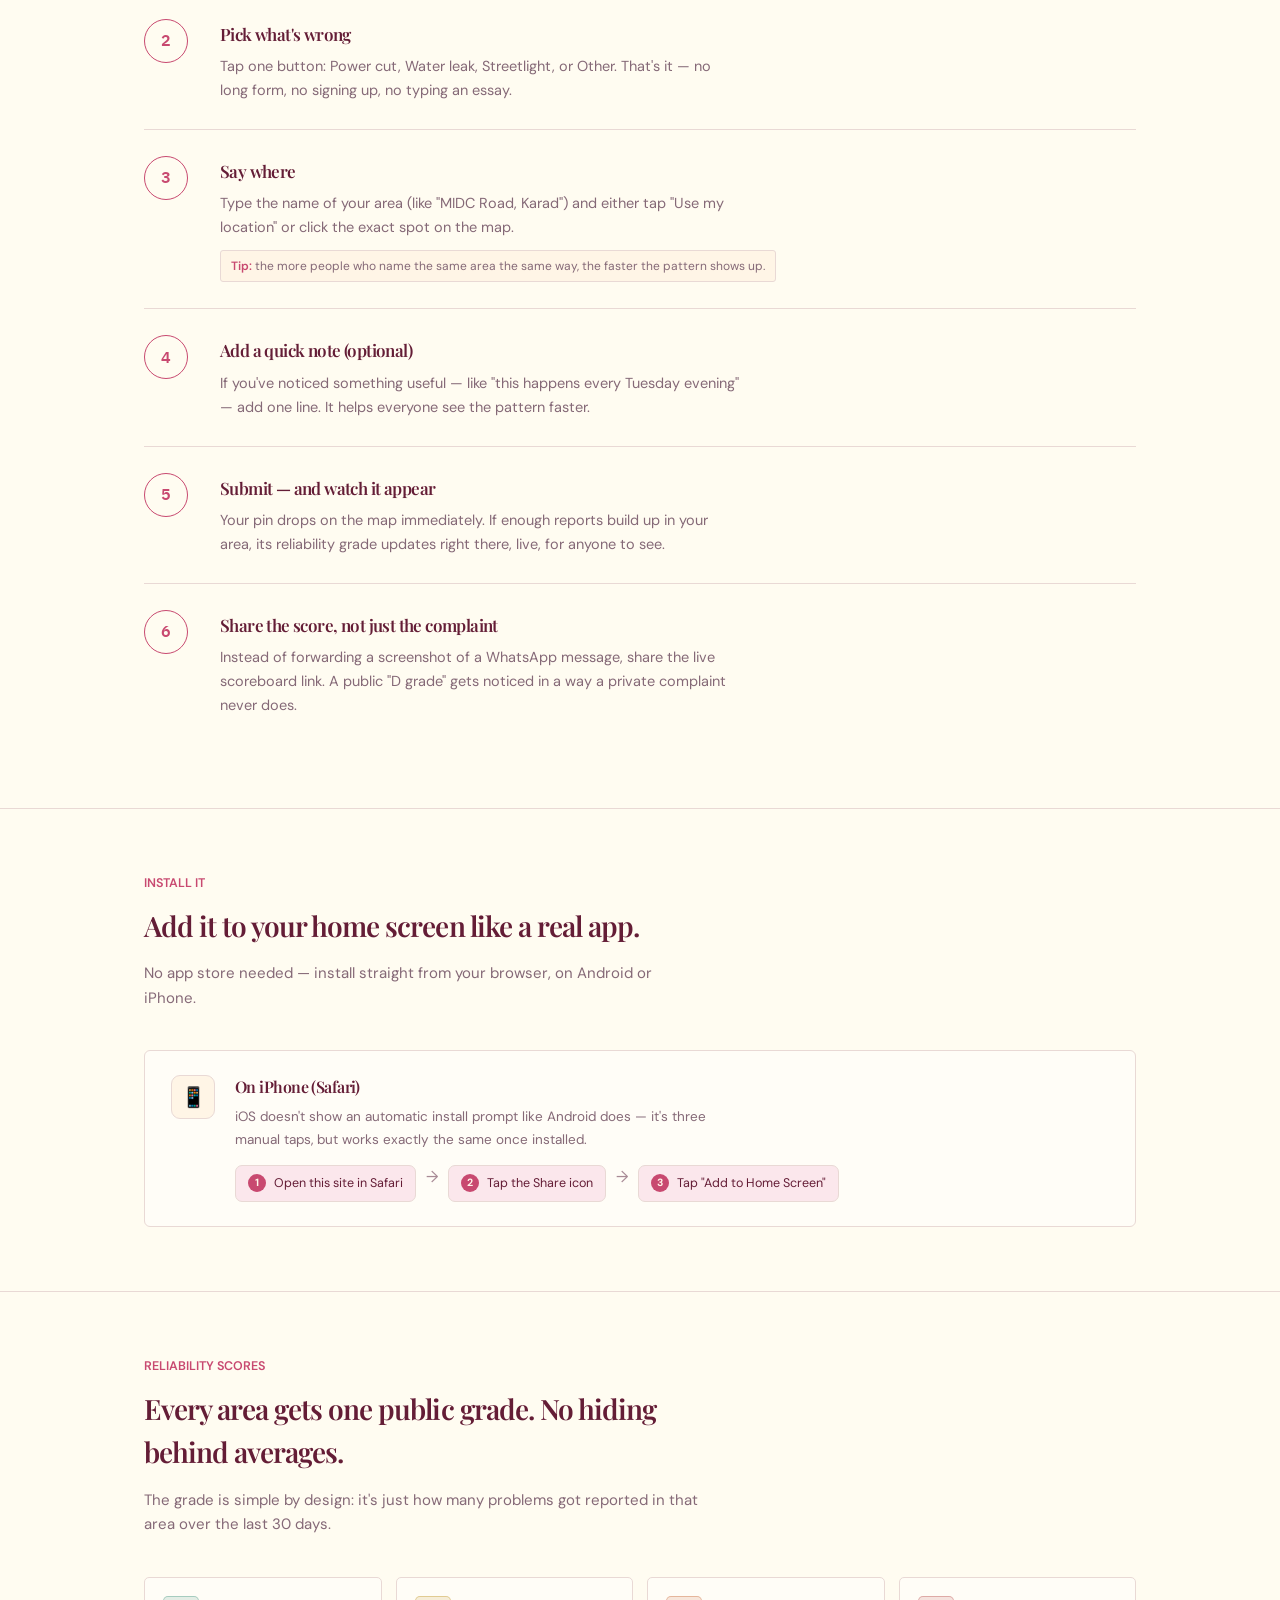
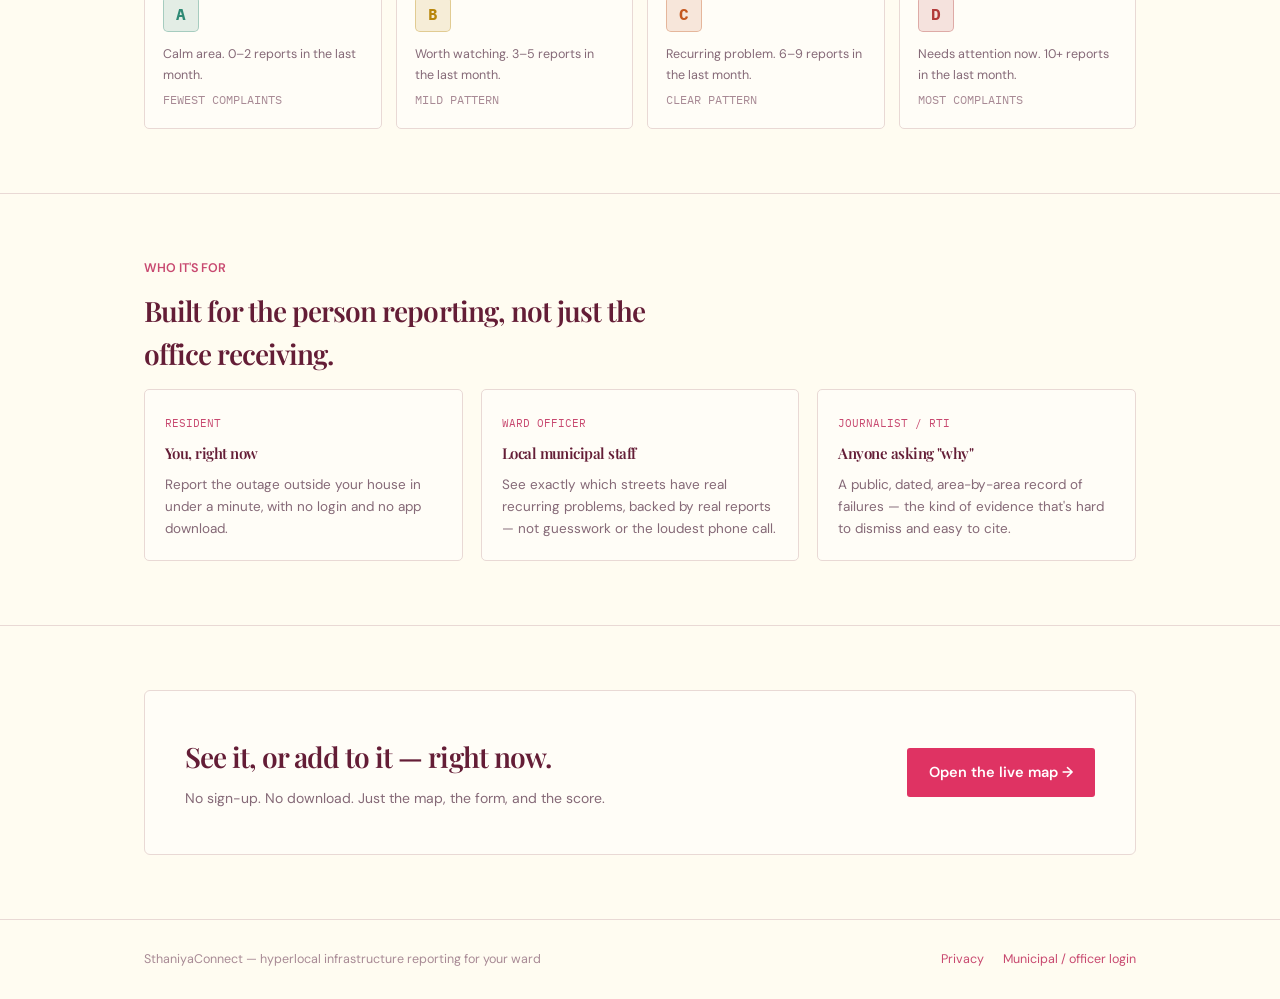
==== commit 7baf2a5f: "Complete SthaniyaConnect V2 dashboard and visual redesign" ====
--- a/index.html
+++ b/index.html
@@ -196,6 +196,9 @@
     .cta-final{flex-direction:column;align-items:flex-start;}
   }
 </style>
+
+<link rel="stylesheet" href="assets/theme.css">
+
 </head>
 <body>
 
--- a/assets/theme.css
+++ b/assets/theme.css
@@ -0,0 +1,669 @@
+
+/* STHANIYACONNECT — PHASE 6 DESIGN SYSTEM */
+/* Cherry Rose + Cream | Editorial Civic-Tech */
+
+@import url('https://fonts.googleapis.com/css2?family=DM+Sans:wght@400;500;600;700&family=Playfair+Display:wght@400;500;600;700&display=swap');
+
+:root {
+  --bg: #FFFCF1;
+  --panel: #FFFDF7;
+  --panel2: #FFF5E6;
+  --panel-2: #FFF5E6;
+  --line: #E9D9D5;
+  --text: #4C2030;
+  --muted: #856977;
+  --muted-2: #A88A95;
+
+  --amber: #DF3363;
+  --amber-soft: #DF5A89;
+
+  --green: #35836F;
+  --red: #A32B48;
+
+  --grade-a: #35836F;
+  --grade-b: #A68132;
+  --grade-c: #C36A47;
+  --grade-d: #B73855;
+
+  --type-power: #DF3363;
+  --type-water: #5C8DAD;
+  --type-light: #A16B9E;
+
+  --cherry: #DF3363;
+  --rose: #DF5A89;
+  --cream: #FEFED0;
+  --champagne: #EFE2B0;
+  --burgundy: #641D36;
+
+  --font-heading: 'Playfair Display', Georgia, serif;
+  --font-body: 'DM Sans', Arial, sans-serif;
+}
+
+html {
+  scroll-behavior: smooth;
+}
+
+body {
+  background: var(--bg) !important;
+  color: var(--text) !important;
+  font-family: var(--font-body) !important;
+  -webkit-font-smoothing: antialiased;
+}
+
+h1, h2, h3, h4, h5, h6 {
+  font-family: var(--font-heading) !important;
+  font-weight: 600;
+  letter-spacing: -0.025em;
+  color: var(--burgundy);
+}
+
+p {
+  line-height: 1.65;
+}
+
+a {
+  transition: color .2s ease, opacity .2s ease;
+}
+
+a:hover {
+  color: var(--cherry);
+}
+
+header {
+  background: rgba(255,253,247,.94) !important;
+  border-bottom: 1px solid var(--line) !important;
+  backdrop-filter: blur(16px);
+  -webkit-backdrop-filter: blur(16px);
+}
+
+header h1,
+header h1 span {
+  font-family: var(--font-heading) !important;
+}
+
+header h1 span {
+  color: var(--cherry) !important;
+}
+
+header a {
+  color: var(--cherry) !important;
+}
+
+button,
+input,
+select,
+textarea {
+  font-family: var(--font-body) !important;
+}
+
+input,
+select,
+textarea {
+  background: #FFFEFB !important;
+  border: 1px solid #E8D7D7 !important;
+  border-radius: 10px !important;
+  color: var(--text) !important;
+  transition: border-color .2s ease, box-shadow .2s ease;
+}
+
+input:focus,
+select:focus,
+textarea:focus {
+  outline: none !important;
+  border-color: var(--rose) !important;
+  box-shadow: 0 0 0 3px rgba(223,90,137,.12) !important;
+}
+
+input::placeholder,
+textarea::placeholder {
+  color: #AA9199;
+}
+
+button {
+  transition:
+    transform .2s ease,
+    box-shadow .2s ease,
+    background .2s ease;
+}
+
+button:not(:disabled):hover {
+  transform: translateY(-1px);
+}
+
+button:focus-visible,
+a:focus-visible {
+  outline: 3px solid var(--rose);
+  outline-offset: 3px;
+}
+
+.primary,
+button.primary {
+  background: var(--cherry) !important;
+  color: white !important;
+  border: 1px solid var(--cherry) !important;
+  border-radius: 10px !important;
+  box-shadow: 0 4px 14px rgba(223,51,99,.13);
+}
+
+.primary:not(:disabled):hover {
+  background: #BF2450 !important;
+  box-shadow: 0 8px 22px rgba(223,51,99,.2);
+}
+
+.secondary,
+button.secondary,
+.edit {
+  background: #FFF7F2 !important;
+  color: var(--burgundy) !important;
+  border: 1px solid #EAD5D4 !important;
+  border-radius: 9px !important;
+}
+
+.secondary:not(:disabled):hover,
+.edit:not(:disabled):hover {
+  background: #FFE8EB !important;
+}
+
+#panel {
+  max-width: 1300px;
+}
+
+#gate,
+.stat,
+.analytics-card,
+.insight,
+.tablewrap {
+  background: var(--panel) !important;
+  border: 1px solid var(--line) !important;
+  border-radius: 15px !important;
+  box-shadow: 0 5px 25px rgba(100,29,54,.035);
+}
+
+#gate {
+  box-shadow: 0 18px 55px rgba(100,29,54,.08);
+}
+
+.stat {
+  padding: 20px !important;
+}
+
+.stat strong {
+  color: var(--burgundy);
+  font-family: var(--font-heading);
+  font-size: 30px !important;
+}
+
+.stat span,
+.muted,
+.analytics-note {
+  color: var(--muted) !important;
+}
+
+.analytics-card {
+  padding: 20px !important;
+}
+
+.analytics-card h3 {
+  font-size: 19px !important;
+}
+
+.insight {
+  border-left: 4px solid var(--cherry) !important;
+}
+
+.insight strong {
+  color: var(--cherry) !important;
+}
+
+.bar-track {
+  background: #F5E6E5 !important;
+  border-radius: 20px !important;
+}
+
+.bar-fill {
+  background: linear-gradient(90deg, var(--rose), var(--cherry)) !important;
+  border-radius: 20px !important;
+}
+
+table {
+  background: var(--panel);
+}
+
+th {
+  background: #FAEDEA !important;
+  color: var(--burgundy) !important;
+  font-weight: 700 !important;
+  letter-spacing: .045em;
+}
+
+td {
+  color: var(--text);
+}
+
+th, td {
+  border-bottom-color: var(--line) !important;
+}
+
+tbody tr {
+  transition: background .18s ease;
+}
+
+tbody tr:hover {
+  background: #FFF6F5;
+}
+
+.chip {
+  background: #FBE7EC !important;
+  color: var(--burgundy) !important;
+  border-radius: 7px !important;
+}
+
+.priority.high,
+.priority.critical,
+.mismatch {
+  color: #B73855 !important;
+}
+
+.priority.medium {
+  color: #A36B34 !important;
+}
+
+.priority.low {
+  color: #35836F !important;
+}
+
+.dialog {
+  background: #FFFDF7 !important;
+  border: 1px solid var(--line);
+  border-radius: 18px !important;
+  box-shadow: 0 24px 75px rgba(55,15,29,.18);
+}
+
+#editor {
+  backdrop-filter: blur(5px);
+}
+
+.message.success {
+  background: #EDF7F0 !important;
+}
+
+.message.error {
+  background: #FFF0F2 !important;
+}
+
+.message.info {
+  background: #FFF4E5 !important;
+}
+
+/* Public website and map styling */
+
+#map,
+.leaflet-container {
+  border-radius: 12px;
+  font-family: var(--font-body) !important;
+}
+
+.leaflet-popup-content-wrapper {
+  border-radius: 13px !important;
+  box-shadow: 0 12px 35px rgba(70,25,40,.12) !important;
+}
+
+.leaflet-popup-content {
+  color: var(--burgundy);
+}
+
+.leaflet-control-zoom a {
+  color: var(--burgundy) !important;
+}
+
+.leaflet-container img {
+  max-width: none !important;
+}
+
+/* Subtle polish without affecting layout or functionality */
+
+.stat,
+.analytics-card,
+#gate {
+  transition: box-shadow .25s ease, border-color .25s ease;
+}
+
+.stat:hover,
+.analytics-card:hover {
+  border-color: #E8BAC8 !important;
+  box-shadow: 0 9px 28px rgba(100,29,54,.065);
+}
+
+::selection {
+  background: #F5B8CB;
+  color: var(--burgundy);
+}
+
+@media (max-width: 750px) {
+  .stat,
+  .analytics-card {
+    padding: 15px !important;
+  }
+
+  .stat strong {
+    font-size: 25px !important;
+  }
+
+  header {
+    backdrop-filter: none;
+  }
+}
+
+@media (prefers-reduced-motion: reduce) {
+  *,
+  *::before,
+  *::after {
+    scroll-behavior: auto !important;
+    transition-duration: .01ms !important;
+    animation-duration: .01ms !important;
+  }
+}
+
+/* PHASE 6 — LANDING PAGE CONTRAST FIX */
+
+/* Make primary pink buttons readable */
+a.primary,
+button.primary,
+.primary,
+a.btn-primary,
+button.btn-primary,
+.btn-primary,
+a.cta-primary,
+button.cta-primary,
+.cta-primary {
+  background: #DF3363 !important;
+  color: #FFFFFF !important;
+  border-color: #DF3363 !important;
+  -webkit-text-fill-color: #FFFFFF !important;
+}
+
+/* Ensure text inside primary buttons is visible */
+.primary *,
+.btn-primary *,
+.cta-primary * {
+  color: #FFFFFF !important;
+  -webkit-text-fill-color: #FFFFFF !important;
+}
+
+/* Fix button hover contrast */
+a.primary:hover,
+button.primary:hover,
+a.btn-primary:hover,
+button.btn-primary:hover,
+a.cta-primary:hover,
+button.cta-primary:hover {
+  background: #B92350 !important;
+  color: #FFFFFF !important;
+}
+
+/* Keep outlined buttons elegant and readable */
+a.secondary,
+button.secondary,
+.btn-secondary,
+.cta-secondary {
+  background: #FFFCF1 !important;
+  color: #641D36 !important;
+  border: 1px solid #E9D9D5 !important;
+  -webkit-text-fill-color: #641D36 !important;
+}
+
+/* Improve heading and paragraph contrast */
+h1, h2, h3, h4 {
+  color: #641D36;
+}
+
+p {
+  color: inherit;
+}
+
+/* Prevent pink text from disappearing on pink backgrounds */
+a[style*="background"],
+button[style*="background"] {
+  text-decoration: none;
+}
+
+/* PHASE 6 — HEADER TYPOGRAPHY UPGRADE */
+
+/* Header spacing */
+header {
+  padding: 20px 32px !important;
+  min-height: 85px;
+  gap: 22px !important;
+}
+
+/* SthaniyaConnect logo */
+header h1,
+header .logo,
+header .brand,
+header .wordmark,
+nav .logo,
+nav .brand,
+nav .wordmark {
+  font-family: 'Playfair Display', Georgia, serif !important;
+  font-size: 28px !important;
+  font-weight: 700 !important;
+  letter-spacing: -0.8px;
+  line-height: 1.2;
+}
+
+/* Preserve pink highlight in the logo */
+header h1 span,
+header .logo span,
+header .brand span,
+header .wordmark span {
+  color: #DF3363 !important;
+}
+
+/* Header navigation links */
+header nav a,
+header > a,
+nav a {
+  font-family: 'DM Sans', Arial, sans-serif !important;
+  font-size: 16px !important;
+  font-weight: 600 !important;
+  line-height: 1.4;
+}
+
+/* Header subtitle on map and dashboard */
+header p,
+header .subtitle,
+header .tagline {
+  font-size: 15px !important;
+  line-height: 1.5;
+}
+
+/* Navigation button */
+header nav .primary,
+header nav .btn-primary,
+nav .primary,
+nav .btn-primary {
+  font-size: 16px !important;
+  padding: 13px 22px !important;
+}
+
+/* Mobile adjustments */
+@media (max-width: 768px) {
+  header {
+    padding: 15px 18px !important;
+    min-height: auto;
+    gap: 12px !important;
+  }
+
+  header h1,
+  header .logo,
+  header .brand,
+  header .wordmark,
+  nav .logo,
+  nav .brand,
+  nav .wordmark {
+    font-size: 22px !important;
+  }
+
+  header nav a,
+  header > a,
+  nav a {
+    font-size: 12px !important;
+  }
+
+  header p {
+    font-size: 10px !important;
+  }
+}
+
+/* PHASE 6 — REFINED EDITORIAL DESIGN */
+
+/* Softer navigation */
+header {
+  min-height: 72px !important;
+  padding: 14px 28px !important;
+  gap: 20px !important;
+  background: #FFFCF7 !important;
+}
+
+/* Elegant, restrained brand */
+header h1,
+header .logo,
+header .brand,
+header .wordmark,
+nav .logo,
+nav .brand,
+nav .wordmark {
+  font-family: 'Playfair Display', Georgia, serif !important;
+  font-size: 23px !important;
+  font-weight: 600 !important;
+  letter-spacing: -0.7px !important;
+}
+
+/* Navigation should not compete with headings */
+header nav a,
+header > a,
+nav a {
+  font-family: 'DM Sans', Arial, sans-serif !important;
+  font-size: 14px !important;
+  font-weight: 500 !important;
+  color: #735461 !important;
+  letter-spacing: 0 !important;
+}
+
+header nav a:hover,
+header > a:hover,
+nav a:hover {
+  color: #B83A62 !important;
+}
+
+/* Smaller, quieter header button */
+header nav .primary,
+header nav .btn-primary,
+nav .primary,
+nav .btn-primary {
+  font-size: 14px !important;
+  padding: 10px 17px !important;
+  font-weight: 600 !important;
+  color: #FFFFFF !important;
+  -webkit-text-fill-color: #FFFFFF !important;
+}
+
+/* Subtle main headings */
+h1, h2, h3, h4 {
+  letter-spacing: -0.035em;
+}
+
+/* Softer overall accents */
+:root {
+  --amber: #C84970;
+  --amber-soft: #D97798;
+  --cherry: #C84970;
+  --rose: #D97798;
+}
+
+/* Calm cards */
+.stat,
+.analytics-card,
+.insight,
+.tablewrap {
+  box-shadow: 0 3px 16px rgba(90,35,55,.025) !important;
+}
+
+/* Smaller, subtler hover effects */
+.stat:hover,
+.analytics-card:hover {
+  box-shadow: 0 5px 20px rgba(90,35,55,.045) !important;
+}
+
+/* Mobile */
+@media (max-width: 768px) {
+  header {
+    padding: 13px 17px !important;
+    gap: 12px !important;
+  }
+
+  header h1,
+  header .logo,
+  header .brand,
+  header .wordmark,
+  nav .logo,
+  nav .brand,
+  nav .wordmark {
+    font-size: 21px !important;
+  }
+
+  header nav a,
+  header > a,
+  nav a {
+    font-size: 13px !important;
+  }
+}
+
+/* FIX: Live map button contrast */
+
+header nav a.primary,
+header nav a.btn-primary,
+header nav a.cta-primary,
+nav a.primary,
+nav a.btn-primary,
+nav a.cta-primary {
+  background-color: #C84970 !important;
+  color: #FFFFFF !important;
+  -webkit-text-fill-color: #FFFFFF !important;
+  font-weight: 600 !important;
+}
+
+header nav a.primary:hover,
+header nav a.btn-primary:hover,
+header nav a.cta-primary:hover,
+nav a.primary:hover,
+nav a.btn-primary:hover,
+nav a.cta-primary:hover {
+  background-color: #A9365B !important;
+  color: #FFFFFF !important;
+  -webkit-text-fill-color: #FFFFFF !important;
+}
+
+/* FINAL FIX — Open the live map button */
+
+a.nav-cta,
+nav a.nav-cta,
+header nav a.nav-cta {
+  background: #C84970 !important;
+  color: #FFFFFF !important;
+  -webkit-text-fill-color: #FFFFFF !important;
+  border: 1px solid #C84970 !important;
+  font-size: 14px !important;
+  font-weight: 600 !important;
+  padding: 12px 20px !important;
+  border-radius: 6px !important;
+  text-decoration: none !important;
+}
+
+a.nav-cta:hover,
+nav a.nav-cta:hover,
+header nav a.nav-cta:hover {
+  background: #A9365B !important;
+  color: #FFFFFF !important;
+  -webkit-text-fill-color: #FFFFFF !important;
+}
